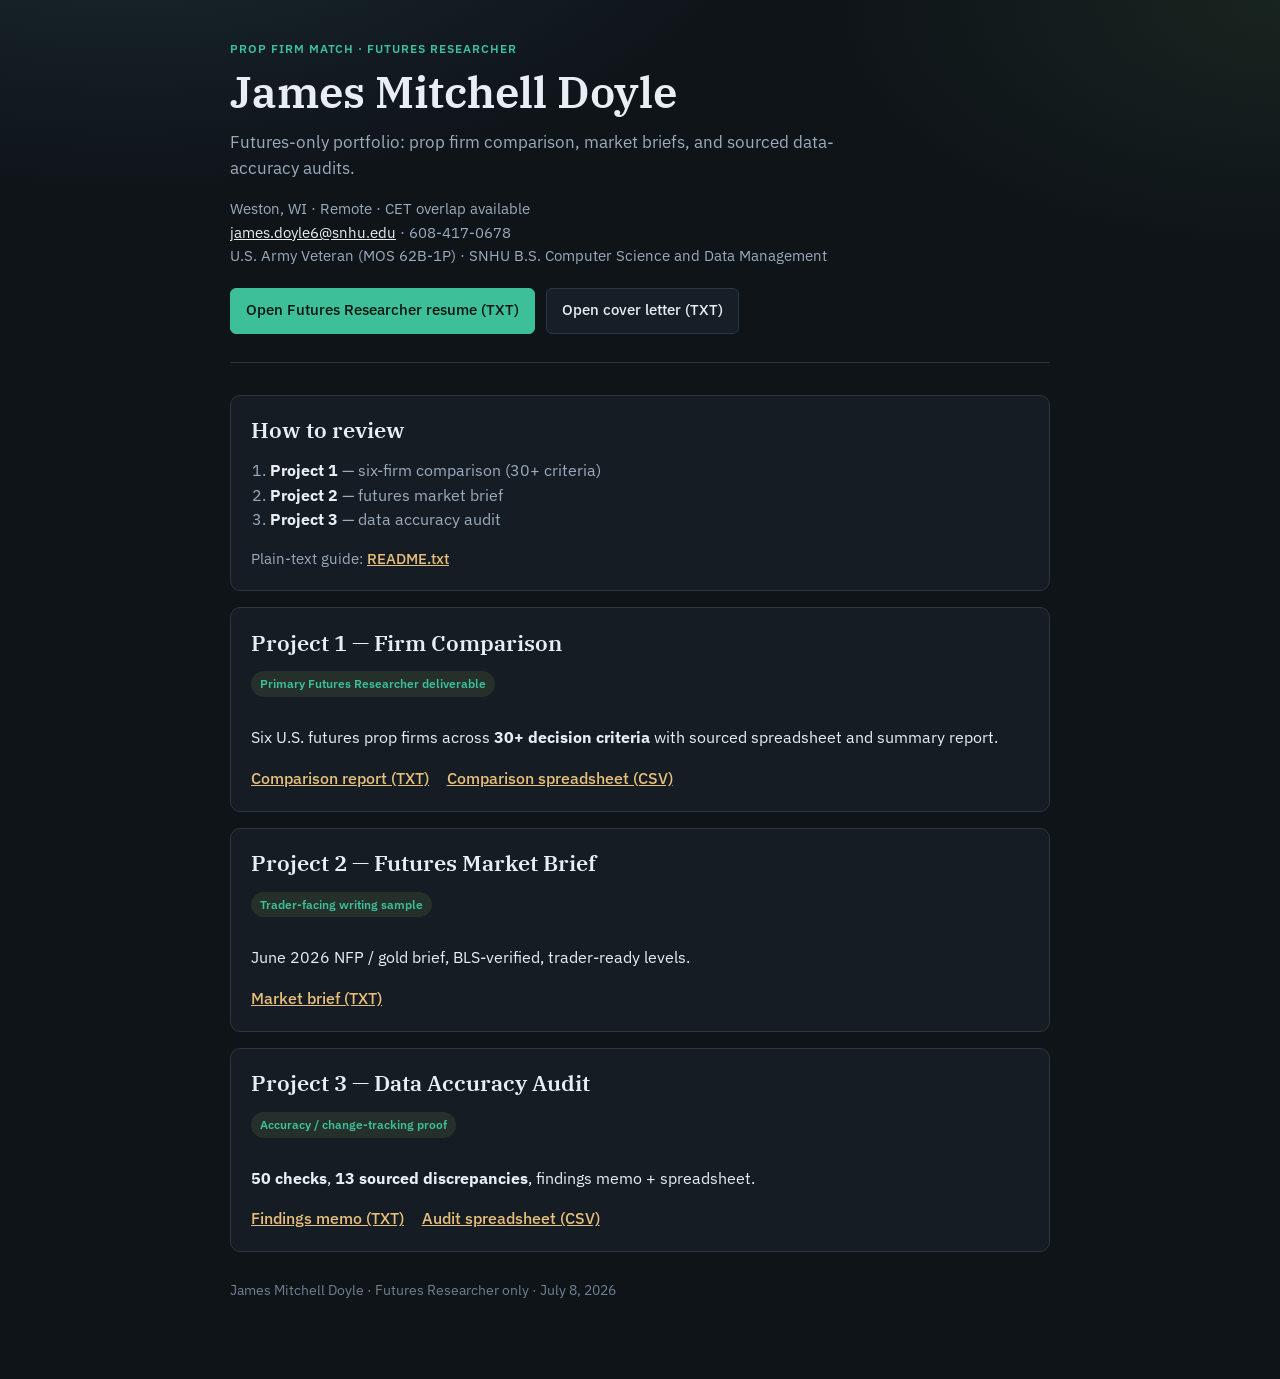
==== index.html @ 80fb746d "Initial portfolio: Futures Researcher PFM - index.html portfolio page - styles.css responsive stylin" ====
﻿<!DOCTYPE html>
<html lang="en">
<head>
  <meta charset="UTF-8" />
  <meta name="viewport" content="width=device-width, initial-scale=1" />
  <title>James Mitchell Doyle — Futures Researcher Portfolio</title>
  <link rel="preconnect" href="https://fonts.googleapis.com" />
  <link rel="preconnect" href="https://fonts.gstatic.com" crossorigin />
  <link href="https://fonts.googleapis.com/css2?family=IBM+Plex+Sans:wght@400;500;600&family=IBM+Plex+Serif:wght@500;600&display=swap" rel="stylesheet" />
  <link rel="stylesheet" href="styles.css" />
</head>
<body>
  <div class="page">
    <header class="hero">
      <p class="eyebrow">Prop Firm Match · Futures Researcher</p>
      <h1>James Mitchell Doyle</h1>
      <p class="lede">Futures-only portfolio: prop firm comparison, market briefs, and sourced data-accuracy audits.</p>
      <p class="meta">Weston, WI · Remote · CET overlap available<br />
        <a href="mailto:james.doyle6@snhu.edu">james.doyle6@snhu.edu</a> · 608-417-0678<br />
        U.S. Army Veteran (MOS 62B-1P) · SNHU B.S. Computer Science and Data Management</p>
      <div class="cta-row">
        <a class="btn primary" href="James-M-Doyle-Resume-Futures-Researcher.txt">Open Futures Researcher resume (TXT)</a>
        <a class="btn" href="Cover-Letter-Futures-Researcher.txt">Open cover letter (TXT)</a>
      </div>
    </header>
    <section>
      <h2>How to review</h2>
      <ol class="steps">
        <li><strong>Project 1</strong> — six-firm comparison (30+ criteria)</li>
        <li><strong>Project 2</strong> — futures market brief</li>
        <li><strong>Project 3</strong> — data accuracy audit</li>
      </ol>
      <p style="margin:0.9rem 0 0;color:var(--muted);font-size:0.95rem;">Plain-text guide: <a href="README.txt" style="color:var(--warn);font-weight:500;">README.txt</a></p>
    </section>
    <section>
      <h2>Project 1 — Firm Comparison</h2>
      <p class="role-tag">Primary Futures Researcher deliverable</p>
      <p>Six U.S. futures prop firms across <strong>30+ decision criteria</strong> with sourced spreadsheet and summary report.</p>
      <div class="links">
        <a href="Project-1-Firm-Comparison-Report.txt">Comparison report (TXT)</a>
        <a href="Project-1-Comparison-Spreadsheet.csv">Comparison spreadsheet (CSV)</a>
      </div>
    </section>
    <section>
      <h2>Project 2 — Futures Market Brief</h2>
      <p class="role-tag">Trader-facing writing sample</p>
      <p>June 2026 NFP / gold brief, BLS-verified, trader-ready levels.</p>
      <div class="links"><a href="Project-2-Futures-Market-Brief.txt">Market brief (TXT)</a></div>
    </section>
    <section>
      <h2>Project 3 — Data Accuracy Audit</h2>
      <p class="role-tag">Accuracy / change-tracking proof</p>
      <p><strong>50 checks</strong>, <strong>13 sourced discrepancies</strong>, findings memo + spreadsheet.</p>
      <div class="links">
        <a href="Project-3-Data-Accuracy-Audit.txt">Findings memo (TXT)</a>
        <a href="Project-3-Audit-Spreadsheet.csv">Audit spreadsheet (CSV)</a>
      </div>
    </section>
    <footer><p>James Mitchell Doyle · Futures Researcher only · July 8, 2026</p></footer>
  </div>
</body>
</html>
---- styles.css ----
��: r o o t   { 
     - - b g :   # 0 f 1 4 1 9 ; 
     - - p a n e l :   # 1 7 1 e 2 6 ; 
     - - i n k :   # e 8 e e f 4 ; 
     - - m u t e d :   # 9 a a b b c ; 
     - - l i n e :   # 2 a 3 6 4 4 ; 
     - - a c c e n t :   # 3 d b f 9 a ; 
     - - a c c e n t - i n k :   # 0 7 1 4 0 f ; 
     - - w a r n :   # e 6 c 0 7 b ; 
 } 
 
 *   {   b o x - s i z i n g :   b o r d e r - b o x ;   } 
 
 h t m l ,   b o d y   { 
     m a r g i n :   0 ; 
     p a d d i n g :   0 ; 
     b a c k g r o u n d : 
         r a d i a l - g r a d i e n t ( 1 2 0 0 p x   6 0 0 p x   a t   1 0 %   - 1 0 % ,   # 1 a 2 a 3 3   0 % ,   t r a n s p a r e n t   5 5 % ) , 
         r a d i a l - g r a d i e n t ( 9 0 0 p x   5 0 0 p x   a t   1 0 0 %   0 % ,   # 1 8 2 4 1 f   0 % ,   t r a n s p a r e n t   5 0 % ) , 
         v a r ( - - b g ) ; 
     c o l o r :   v a r ( - - i n k ) ; 
     f o n t - f a m i l y :   " I B M   P l e x   S a n s " ,   s y s t e m - u i ,   s a n s - s e r i f ; 
     l i n e - h e i g h t :   1 . 5 5 ; 
 } 
 
 . p a g e   { 
     w i d t h :   m i n ( 8 2 0 p x ,   c a l c ( 1 0 0 %   -   2 r e m ) ) ; 
     m a r g i n :   0   a u t o ; 
     p a d d i n g :   2 . 5 r e m   0   4 r e m ; 
 } 
 
 . h e r o   { 
     b o r d e r - b o t t o m :   1 p x   s o l i d   v a r ( - - l i n e ) ; 
     p a d d i n g - b o t t o m :   1 . 7 5 r e m ; 
     m a r g i n - b o t t o m :   2 r e m ; 
 } 
 
 . e y e b r o w   { 
     m a r g i n :   0   0   0 . 5 r e m ; 
     c o l o r :   v a r ( - - a c c e n t ) ; 
     t e x t - t r a n s f o r m :   u p p e r c a s e ; 
     l e t t e r - s p a c i n g :   0 . 0 8 e m ; 
     f o n t - s i z e :   0 . 7 5 r e m ; 
     f o n t - w e i g h t :   6 0 0 ; 
 } 
 
 h 1   { 
     m a r g i n :   0   0   0 . 7 5 r e m ; 
     f o n t - f a m i l y :   " I B M   P l e x   S e r i f " ,   G e o r g i a ,   s e r i f ; 
     f o n t - w e i g h t :   6 0 0 ; 
     f o n t - s i z e :   c l a m p ( 2 r e m ,   5 v w ,   2 . 7 5 r e m ) ; 
     l i n e - h e i g h t :   1 . 1 5 ; 
 } 
 
 h 2   { 
     m a r g i n :   0   0   0 . 6 5 r e m ; 
     f o n t - f a m i l y :   " I B M   P l e x   S e r i f " ,   G e o r g i a ,   s e r i f ; 
     f o n t - s i z e :   1 . 3 5 r e m ; 
     f o n t - w e i g h t :   6 0 0 ; 
 } 
 
 . l e d e   { 
     m a r g i n :   0   0   1 r e m ; 
     c o l o r :   v a r ( - - m u t e d ) ; 
     f o n t - s i z e :   1 . 0 5 r e m ; 
     m a x - w i d t h :   6 2 c h ; 
 } 
 
 . m e t a   { 
     m a r g i n :   0   0   1 . 2 5 r e m ; 
     c o l o r :   v a r ( - - m u t e d ) ; 
     f o n t - s i z e :   0 . 9 5 r e m ; 
 } 
 
 . m e t a   a   { 
     c o l o r :   v a r ( - - i n k ) ; 
 } 
 
 . c t a - r o w   { 
     d i s p l a y :   f l e x ; 
     f l e x - w r a p :   w r a p ; 
     g a p :   0 . 6 5 r e m ; 
 } 
 
 . b t n   { 
     d i s p l a y :   i n l i n e - b l o c k ; 
     p a d d i n g :   0 . 6 5 r e m   0 . 9 5 r e m ; 
     b o r d e r :   1 p x   s o l i d   v a r ( - - l i n e ) ; 
     b o r d e r - r a d i u s :   6 p x ; 
     b a c k g r o u n d :   v a r ( - - p a n e l ) ; 
     c o l o r :   v a r ( - - i n k ) ; 
     t e x t - d e c o r a t i o n :   n o n e ; 
     f o n t - w e i g h t :   5 0 0 ; 
     f o n t - s i z e :   0 . 9 2 r e m ; 
 } 
 
 . b t n . p r i m a r y   { 
     b a c k g r o u n d :   v a r ( - - a c c e n t ) ; 
     b o r d e r - c o l o r :   v a r ( - - a c c e n t ) ; 
     c o l o r :   v a r ( - - a c c e n t - i n k ) ; 
 } 
 
 . b t n : h o v e r   { 
     f i l t e r :   b r i g h t n e s s ( 1 . 0 8 ) ; 
 } 
 
 s e c t i o n   { 
     b a c k g r o u n d :   c o l o r - m i x ( i n   s r g b ,   v a r ( - - p a n e l )   8 8 % ,   t r a n s p a r e n t ) ; 
     b o r d e r :   1 p x   s o l i d   v a r ( - - l i n e ) ; 
     b o r d e r - r a d i u s :   1 0 p x ; 
     p a d d i n g :   1 . 1 5 r e m   1 . 2 5 r e m   1 . 2 5 r e m ; 
     m a r g i n - b o t t o m :   1 r e m ; 
 } 
 
 . r o l e - t a g   { 
     d i s p l a y :   i n l i n e - b l o c k ; 
     m a r g i n :   0   0   0 . 7 5 r e m ; 
     p a d d i n g :   0 . 2 r e m   0 . 5 5 r e m ; 
     b o r d e r - r a d i u s :   9 9 9 p x ; 
     b a c k g r o u n d :   # 2 4 3 0 2 9 ; 
     c o l o r :   v a r ( - - a c c e n t ) ; 
     f o n t - s i z e :   0 . 7 8 r e m ; 
     f o n t - w e i g h t :   6 0 0 ; 
 } 
 
 . s t e p s   { 
     m a r g i n :   0 . 4 r e m   0   0 ; 
     p a d d i n g - l e f t :   1 . 2 r e m ; 
     c o l o r :   v a r ( - - m u t e d ) ; 
 } 
 
 . s t e p s   s t r o n g   { 
     c o l o r :   v a r ( - - i n k ) ; 
 } 
 
 . l i n k s   { 
     d i s p l a y :   f l e x ; 
     f l e x - w r a p :   w r a p ; 
     g a p :   0 . 7 5 r e m   1 . 1 r e m ; 
     m a r g i n - t o p :   0 . 8 5 r e m ; 
 } 
 
 . l i n k s   a   { 
     c o l o r :   v a r ( - - w a r n ) ; 
     f o n t - w e i g h t :   5 0 0 ; 
 } 
 
 . a b o u t   p   { 
     m a r g i n :   0 ; 
     c o l o r :   v a r ( - - m u t e d ) ; 
 } 
 
 f o o t e r   { 
     m a r g i n - t o p :   1 . 7 5 r e m ; 
     c o l o r :   # 6 f 8 1 9 3 ; 
     f o n t - s i z e :   0 . 8 5 r e m ; 
 } 
 
 @ m e d i a   ( m a x - w i d t h :   5 6 0 p x )   { 
     . p a g e   {   w i d t h :   m i n ( 1 0 0 % ,   c a l c ( 1 0 0 %   -   1 . 2 5 r e m ) ) ;   p a d d i n g - t o p :   1 . 5 r e m ;   } 
     s e c t i o n   {   p a d d i n g :   1 r e m ;   } 
 } 
 
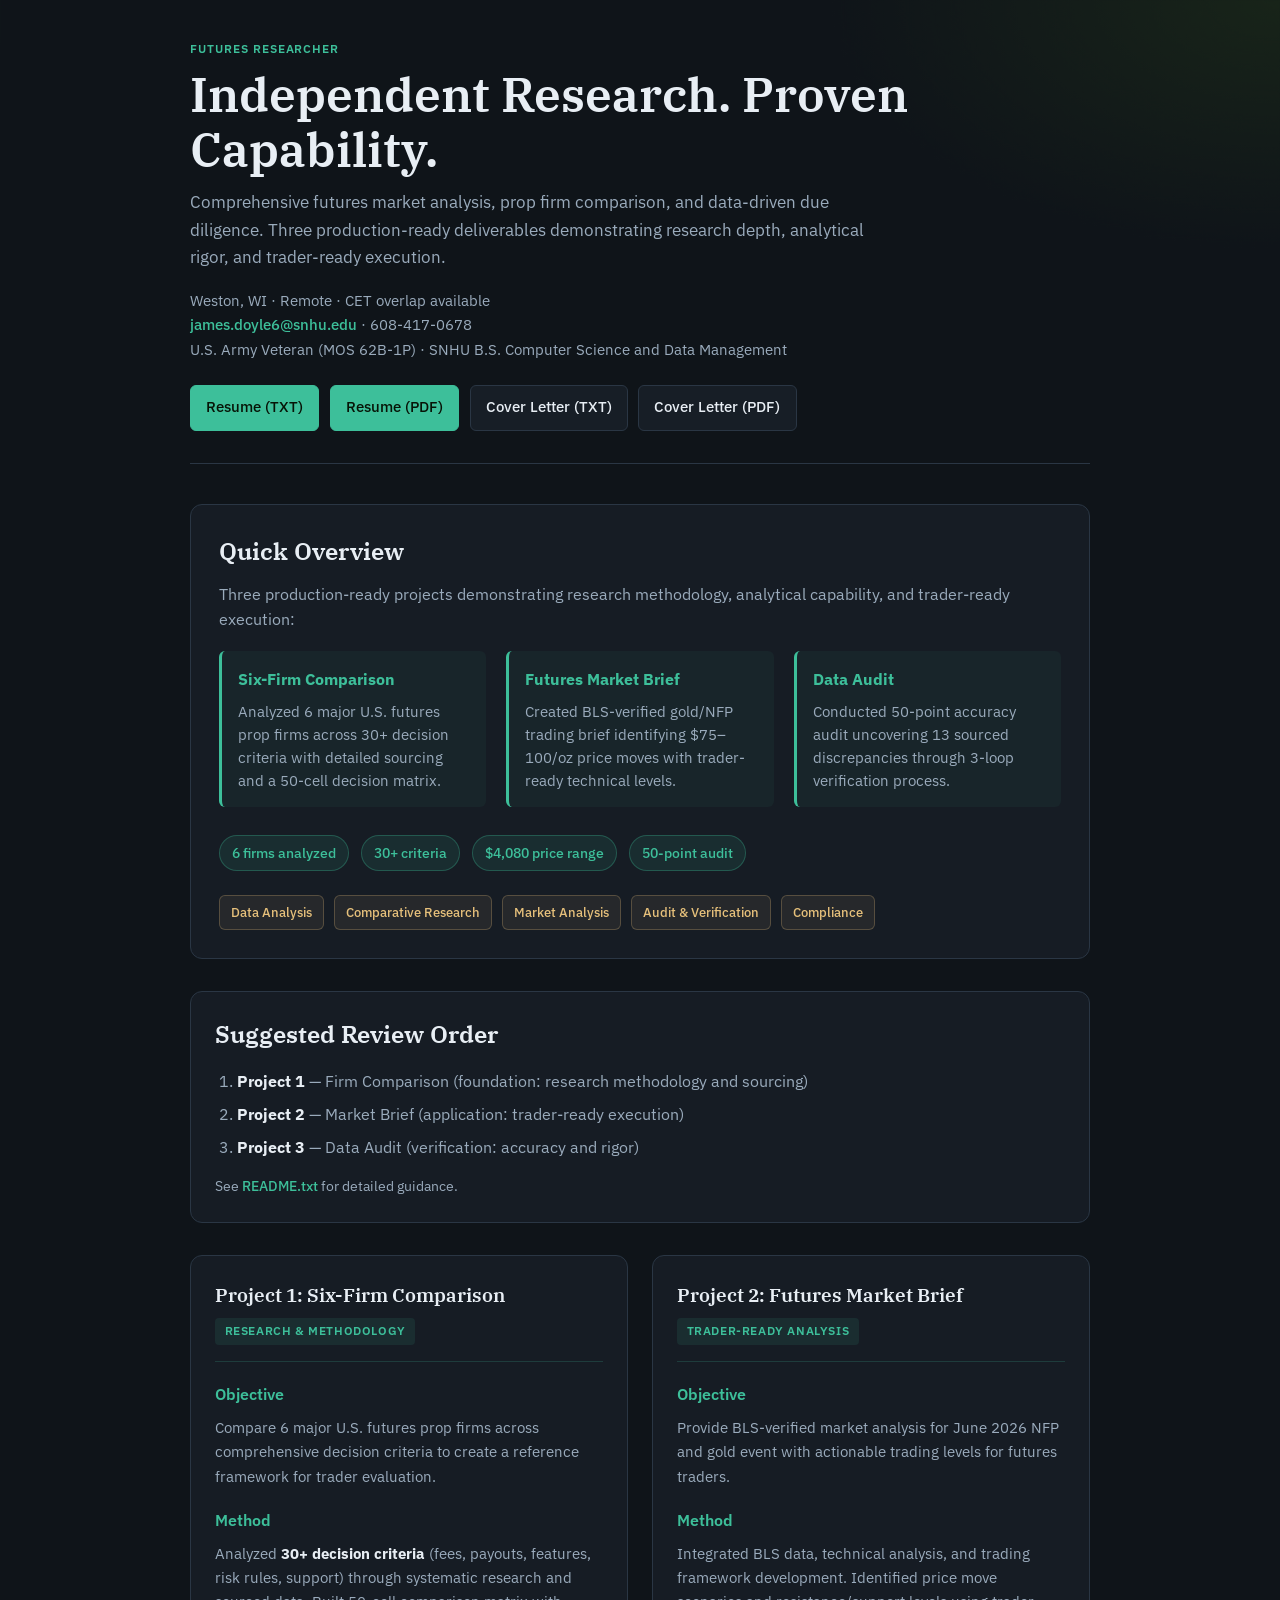
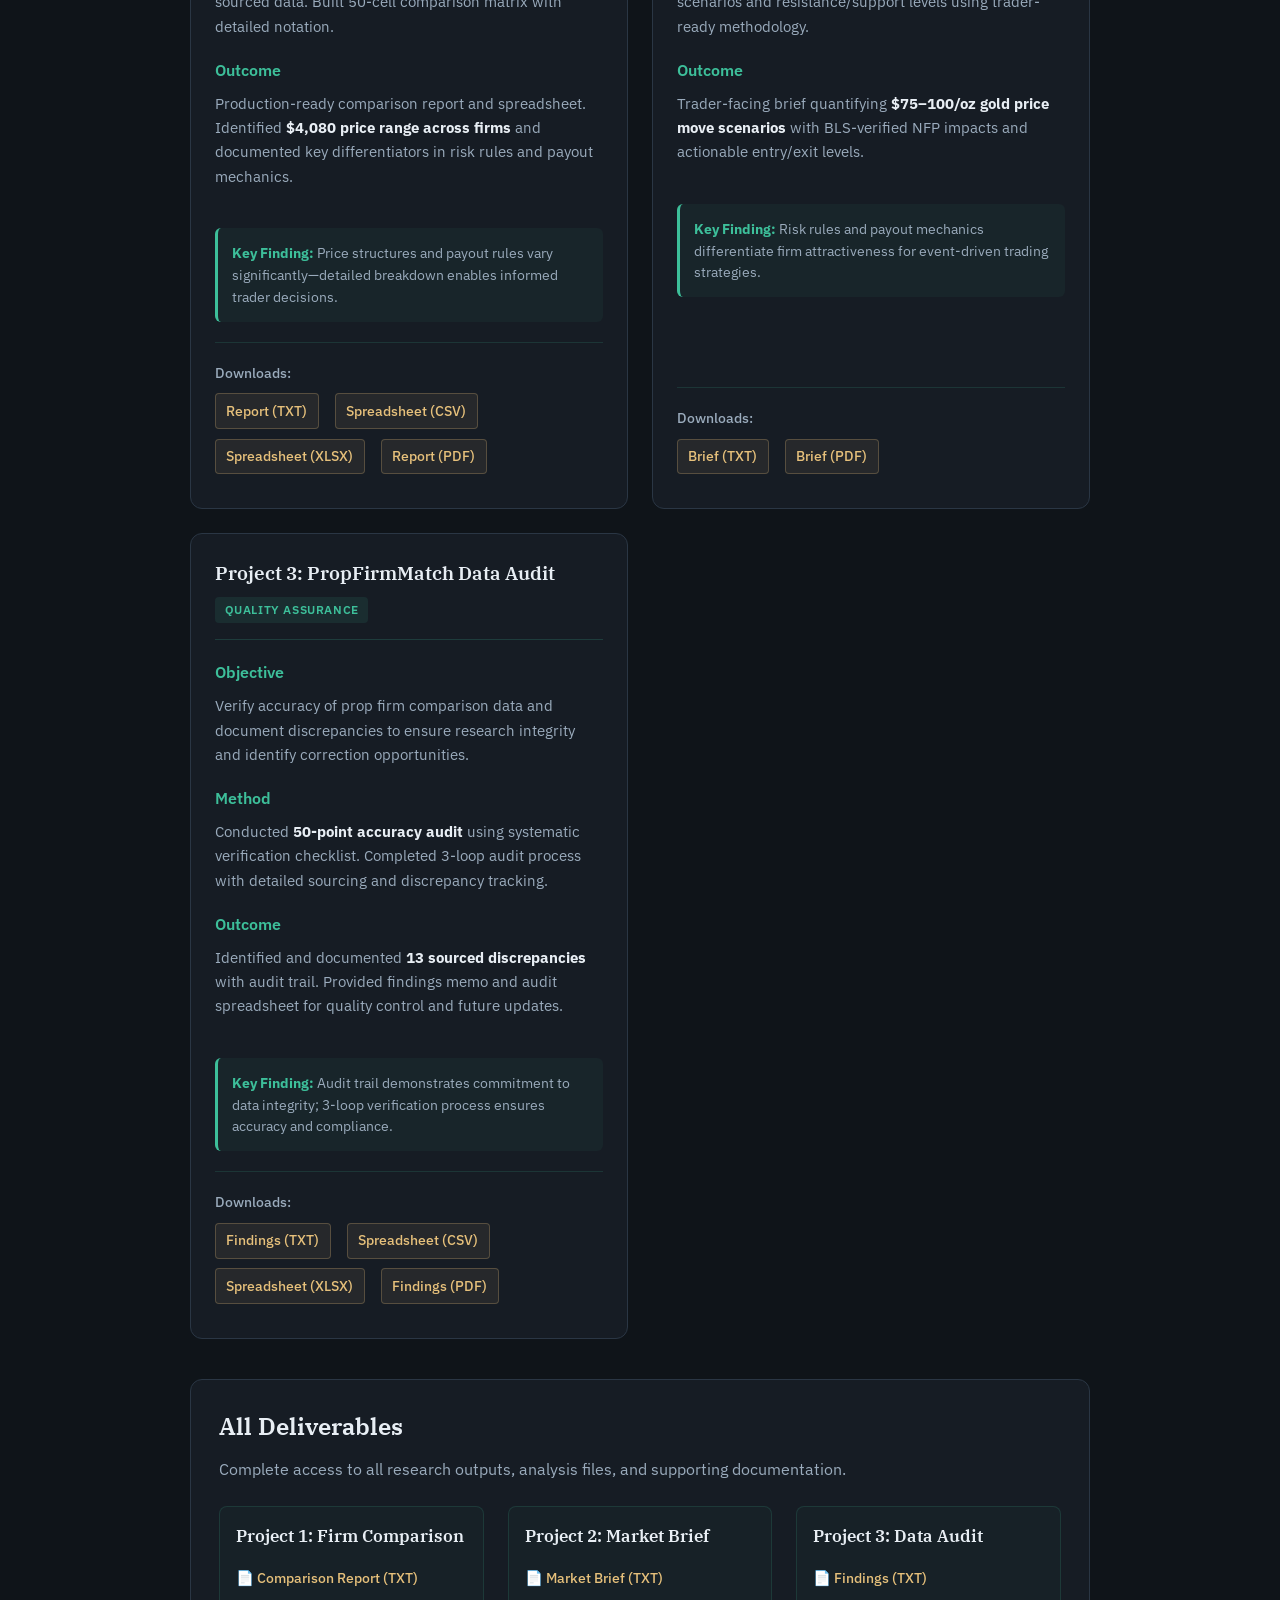
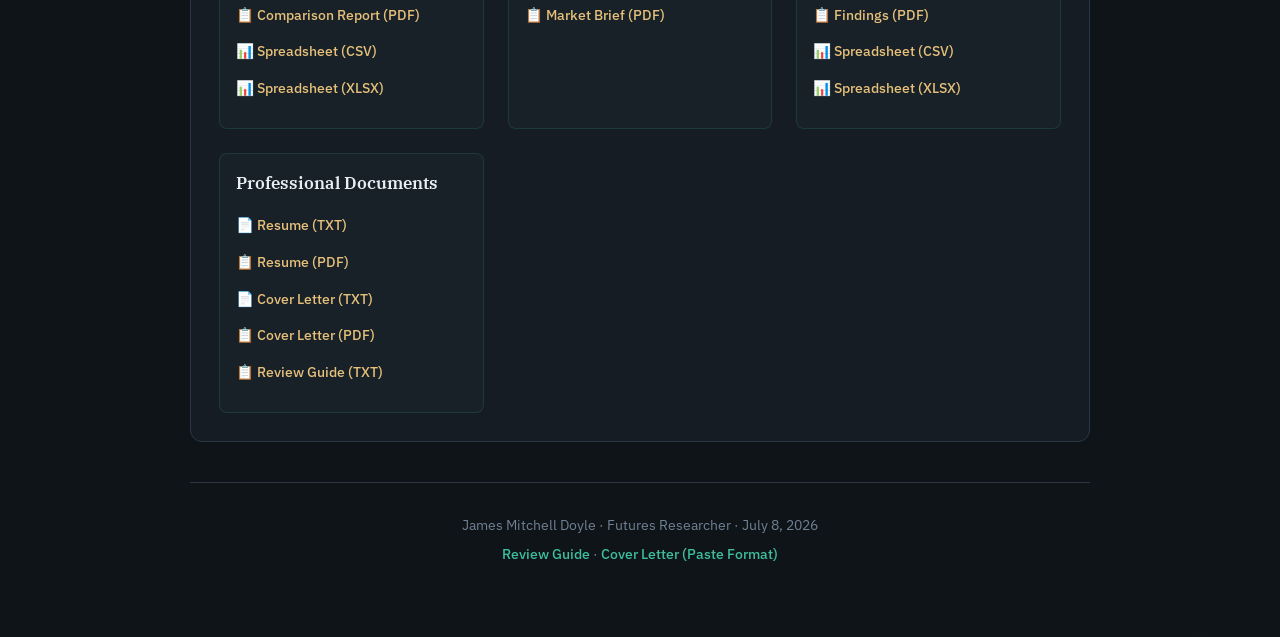
==== commit 22420592: "Refactor portfolio into polished hiring-manager format - New hero section with compelling value prop" ====
--- a/index.html
+++ b/index.html
@@ -11,52 +11,226 @@
 </head>
 <body>
   <div class="page">
+    <!-- HERO SECTION -->
     <header class="hero">
-      <p class="eyebrow">Prop Firm Match · Futures Researcher</p>
-      <h1>James Mitchell Doyle</h1>
-      <p class="lede">Futures-only portfolio: prop firm comparison, market briefs, and sourced data-accuracy audits.</p>
+      <p class="eyebrow">Futures Researcher</p>
+      <h1>Independent Research. Proven Capability.</h1>
+      <p class="lede">Comprehensive futures market analysis, prop firm comparison, and data-driven due diligence. Three production-ready deliverables demonstrating research depth, analytical rigor, and trader-ready execution.</p>
       <p class="meta">Weston, WI · Remote · CET overlap available<br />
         <a href="mailto:james.doyle6@snhu.edu">james.doyle6@snhu.edu</a> · 608-417-0678<br />
         U.S. Army Veteran (MOS 62B-1P) · SNHU B.S. Computer Science and Data Management</p>
       <div class="cta-row">
-        <a class="btn primary" href="James-M-Doyle-Resume-Futures-Researcher.txt">Open Futures Researcher resume (TXT)</a>
-        <a class="btn" href="Cover-Letter-Futures-Researcher.txt">Open cover letter (TXT)</a>
+        <a class="btn primary" href="James-M-Doyle-Resume-Futures-Researcher.txt">Resume (TXT)</a>
+        <a class="btn primary" href="James-M-Doyle-Resume-Futures-Researcher.pdf">Resume (PDF)</a>
+        <a class="btn" href="Cover-Letter-Futures-Researcher.txt">Cover Letter (TXT)</a>
+        <a class="btn" href="Cover-Letter-Futures-Researcher.pdf">Cover Letter (PDF)</a>
       </div>
     </header>
-    <section>
-      <h2>How to review</h2>
+
+    <!-- START-HERE SUMMARY CARD -->
+    <section class="summary-card">
+      <h2>Quick Overview</h2>
+      <p class="summary-intro">Three production-ready projects demonstrating research methodology, analytical capability, and trader-ready execution:</p>
+      
+      <div class="achievements">
+        <div class="achievement">
+          <strong>Six-Firm Comparison</strong>
+          <p>Analyzed 6 major U.S. futures prop firms across 30+ decision criteria with detailed sourcing and a 50-cell decision matrix.</p>
+        </div>
+        <div class="achievement">
+          <strong>Futures Market Brief</strong>
+          <p>Created BLS-verified gold/NFP trading brief identifying $75–100/oz price moves with trader-ready technical levels.</p>
+        </div>
+        <div class="achievement">
+          <strong>Data Audit</strong>
+          <p>Conducted 50-point accuracy audit uncovering 13 sourced discrepancies through 3-loop verification process.</p>
+        </div>
+      </div>
+
+      <div class="metric-pills">
+        <span class="pill">6 firms analyzed</span>
+        <span class="pill">30+ criteria</span>
+        <span class="pill">$4,080 price range</span>
+        <span class="pill">50-point audit</span>
+      </div>
+
+      <div class="badge-row">
+        <span class="badge">Data Analysis</span>
+        <span class="badge">Comparative Research</span>
+        <span class="badge">Market Analysis</span>
+        <span class="badge">Audit & Verification</span>
+        <span class="badge">Compliance</span>
+      </div>
+    </section>
+
+    <!-- REVIEW ORDER GUIDANCE -->
+    <section class="review-order">
+      <h2>Suggested Review Order</h2>
       <ol class="steps">
-        <li><strong>Project 1</strong> — six-firm comparison (30+ criteria)</li>
-        <li><strong>Project 2</strong> — futures market brief</li>
-        <li><strong>Project 3</strong> — data accuracy audit</li>
+        <li><strong>Project 1</strong> — Firm Comparison (foundation: research methodology and sourcing)</li>
+        <li><strong>Project 2</strong> — Market Brief (application: trader-ready execution)</li>
+        <li><strong>Project 3</strong> — Data Audit (verification: accuracy and rigor)</li>
       </ol>
-      <p style="margin:0.9rem 0 0;color:var(--muted);font-size:0.95rem;">Plain-text guide: <a href="README.txt" style="color:var(--warn);font-weight:500;">README.txt</a></p>
+      <p class="note">See <a href="README.txt">README.txt</a> for detailed guidance.</p>
     </section>
-    <section>
-      <h2>Project 1 — Firm Comparison</h2>
-      <p class="role-tag">Primary Futures Researcher deliverable</p>
-      <p>Six U.S. futures prop firms across <strong>30+ decision criteria</strong> with sourced spreadsheet and summary report.</p>
-      <div class="links">
-        <a href="Project-1-Firm-Comparison-Report.txt">Comparison report (TXT)</a>
-        <a href="Project-1-Comparison-Spreadsheet.csv">Comparison spreadsheet (CSV)</a>
+
+    <!-- PROJECT CARDS GRID -->
+    <div class="projects-grid">
+      <!-- PROJECT 1 -->
+      <article class="project-card">
+        <div class="project-header">
+          <h3>Project 1: Six-Firm Comparison</h3>
+          <span class="project-tag">Research & Methodology</span>
+        </div>
+        
+        <div class="project-section">
+          <h4>Objective</h4>
+          <p>Compare 6 major U.S. futures prop firms across comprehensive decision criteria to create a reference framework for trader evaluation.</p>
+        </div>
+
+        <div class="project-section">
+          <h4>Method</h4>
+          <p>Analyzed <strong>30+ decision criteria</strong> (fees, payouts, features, risk rules, support) through systematic research and sourced data. Built 50-cell comparison matrix with detailed notation.</p>
+        </div>
+
+        <div class="project-section">
+          <h4>Outcome</h4>
+          <p>Production-ready comparison report and spreadsheet. Identified <strong>$4,080 price range across firms</strong> and documented key differentiators in risk rules and payout mechanics.</p>
+        </div>
+
+        <div class="callout">
+          <strong>Key Finding:</strong> Price structures and payout rules vary significantly—detailed breakdown enables informed trader decisions.
+        </div>
+
+        <div class="project-downloads">
+          <span class="download-label">Downloads:</span>
+          <a href="Project-1-Firm-Comparison-Report.txt" class="download-link">Report (TXT)</a>
+          <a href="Project-1-Comparison-Spreadsheet.csv" class="download-link">Spreadsheet (CSV)</a>
+          <a href="Project-1-Comparison-Spreadsheet.xlsx" class="download-link">Spreadsheet (XLSX)</a>
+          <a href="Project-1-Firm-Comparison-Report.pdf" class="download-link">Report (PDF)</a>
+        </div>
+      </article>
+
+      <!-- PROJECT 2 -->
+      <article class="project-card">
+        <div class="project-header">
+          <h3>Project 2: Futures Market Brief</h3>
+          <span class="project-tag">Trader-Ready Analysis</span>
+        </div>
+        
+        <div class="project-section">
+          <h4>Objective</h4>
+          <p>Provide BLS-verified market analysis for June 2026 NFP and gold event with actionable trading levels for futures traders.</p>
+        </div>
+
+        <div class="project-section">
+          <h4>Method</h4>
+          <p>Integrated BLS data, technical analysis, and trading framework development. Identified price move scenarios and resistance/support levels using trader-ready methodology.</p>
+        </div>
+
+        <div class="project-section">
+          <h4>Outcome</h4>
+          <p>Trader-facing brief quantifying <strong>$75–100/oz gold price move scenarios</strong> with BLS-verified NFP impacts and actionable entry/exit levels.</p>
+        </div>
+
+        <div class="callout">
+          <strong>Key Finding:</strong> Risk rules and payout mechanics differentiate firm attractiveness for event-driven trading strategies.
+        </div>
+
+        <div class="project-downloads">
+          <span class="download-label">Downloads:</span>
+          <a href="Project-2-Futures-Market-Brief.txt" class="download-link">Brief (TXT)</a>
+          <a href="Project-2-Futures-Market-Brief.pdf" class="download-link">Brief (PDF)</a>
+        </div>
+      </article>
+
+      <!-- PROJECT 3 -->
+      <article class="project-card">
+        <div class="project-header">
+          <h3>Project 3: PropFirmMatch Data Audit</h3>
+          <span class="project-tag">Quality Assurance</span>
+        </div>
+        
+        <div class="project-section">
+          <h4>Objective</h4>
+          <p>Verify accuracy of prop firm comparison data and document discrepancies to ensure research integrity and identify correction opportunities.</p>
+        </div>
+
+        <div class="project-section">
+          <h4>Method</h4>
+          <p>Conducted <strong>50-point accuracy audit</strong> using systematic verification checklist. Completed 3-loop audit process with detailed sourcing and discrepancy tracking.</p>
+        </div>
+
+        <div class="project-section">
+          <h4>Outcome</h4>
+          <p>Identified and documented <strong>13 sourced discrepancies</strong> with audit trail. Provided findings memo and audit spreadsheet for quality control and future updates.</p>
+        </div>
+
+        <div class="callout">
+          <strong>Key Finding:</strong> Audit trail demonstrates commitment to data integrity; 3-loop verification process ensures accuracy and compliance.
+        </div>
+
+        <div class="project-downloads">
+          <span class="download-label">Downloads:</span>
+          <a href="Project-3-Data-Accuracy-Audit.txt" class="download-link">Findings (TXT)</a>
+          <a href="Project-3-Audit-Spreadsheet.csv" class="download-link">Spreadsheet (CSV)</a>
+          <a href="Project-3-Audit-Spreadsheet.xlsx" class="download-link">Spreadsheet (XLSX)</a>
+          <a href="Project-3-Data-Accuracy-Audit.pdf" class="download-link">Findings (PDF)</a>
+        </div>
+      </article>
+    </div>
+
+    <!-- EVIDENCE / FULL DOWNLOADS SECTION -->
+    <section class="downloads-section">
+      <h2>All Deliverables</h2>
+      <p>Complete access to all research outputs, analysis files, and supporting documentation.</p>
+
+      <div class="downloads-grid">
+        <div class="download-group">
+          <h3>Project 1: Firm Comparison</h3>
+          <ul class="download-list">
+            <li><a href="Project-1-Firm-Comparison-Report.txt">📄 Comparison Report (TXT)</a></li>
+            <li><a href="Project-1-Firm-Comparison-Report.pdf">📋 Comparison Report (PDF)</a></li>
+            <li><a href="Project-1-Comparison-Spreadsheet.csv">📊 Spreadsheet (CSV)</a></li>
+            <li><a href="Project-1-Comparison-Spreadsheet.xlsx">📊 Spreadsheet (XLSX)</a></li>
+          </ul>
+        </div>
+
+        <div class="download-group">
+          <h3>Project 2: Market Brief</h3>
+          <ul class="download-list">
+            <li><a href="Project-2-Futures-Market-Brief.txt">📄 Market Brief (TXT)</a></li>
+            <li><a href="Project-2-Futures-Market-Brief.pdf">📋 Market Brief (PDF)</a></li>
+          </ul>
+        </div>
+
+        <div class="download-group">
+          <h3>Project 3: Data Audit</h3>
+          <ul class="download-list">
+            <li><a href="Project-3-Data-Accuracy-Audit.txt">📄 Findings (TXT)</a></li>
+            <li><a href="Project-3-Data-Accuracy-Audit.pdf">📋 Findings (PDF)</a></li>
+            <li><a href="Project-3-Audit-Spreadsheet.csv">📊 Spreadsheet (CSV)</a></li>
+            <li><a href="Project-3-Audit-Spreadsheet.xlsx">📊 Spreadsheet (XLSX)</a></li>
+          </ul>
+        </div>
+
+        <div class="download-group">
+          <h3>Professional Documents</h3>
+          <ul class="download-list">
+            <li><a href="James-M-Doyle-Resume-Futures-Researcher.txt">📄 Resume (TXT)</a></li>
+            <li><a href="James-M-Doyle-Resume-Futures-Researcher.pdf">📋 Resume (PDF)</a></li>
+            <li><a href="Cover-Letter-Futures-Researcher.txt">📄 Cover Letter (TXT)</a></li>
+            <li><a href="Cover-Letter-Futures-Researcher.pdf">📋 Cover Letter (PDF)</a></li>
+            <li><a href="README.txt">📋 Review Guide (TXT)</a></li>
+          </ul>
+        </div>
       </div>
     </section>
-    <section>
-      <h2>Project 2 — Futures Market Brief</h2>
-      <p class="role-tag">Trader-facing writing sample</p>
-      <p>June 2026 NFP / gold brief, BLS-verified, trader-ready levels.</p>
-      <div class="links"><a href="Project-2-Futures-Market-Brief.txt">Market brief (TXT)</a></div>
-    </section>
-    <section>
-      <h2>Project 3 — Data Accuracy Audit</h2>
-      <p class="role-tag">Accuracy / change-tracking proof</p>
-      <p><strong>50 checks</strong>, <strong>13 sourced discrepancies</strong>, findings memo + spreadsheet.</p>
-      <div class="links">
-        <a href="Project-3-Data-Accuracy-Audit.txt">Findings memo (TXT)</a>
-        <a href="Project-3-Audit-Spreadsheet.csv">Audit spreadsheet (CSV)</a>
-      </div>
-    </section>
-    <footer><p>James Mitchell Doyle · Futures Researcher only · July 8, 2026</p></footer>
+
+    <footer>
+      <p>James Mitchell Doyle · Futures Researcher · July 8, 2026</p>
+      <p><a href="README.txt">Review Guide</a> · <a href="00-COVER-LETTER-PASTE-TEXT.txt">Cover Letter (Paste Format)</a></p>
+    </footer>
   </div>
 </body>
 </html>
--- a/styles.css
+++ b/styles.css
@@ -1,163 +1,509 @@
-��: r o o t   { 
-     - - b g :   # 0 f 1 4 1 9 ; 
-     - - p a n e l :   # 1 7 1 e 2 6 ; 
-     - - i n k :   # e 8 e e f 4 ; 
-     - - m u t e d :   # 9 a a b b c ; 
-     - - l i n e :   # 2 a 3 6 4 4 ; 
-     - - a c c e n t :   # 3 d b f 9 a ; 
-     - - a c c e n t - i n k :   # 0 7 1 4 0 f ; 
-     - - w a r n :   # e 6 c 0 7 b ; 
- } 
- 
- *   {   b o x - s i z i n g :   b o r d e r - b o x ;   } 
- 
- h t m l ,   b o d y   { 
-     m a r g i n :   0 ; 
-     p a d d i n g :   0 ; 
-     b a c k g r o u n d : 
-         r a d i a l - g r a d i e n t ( 1 2 0 0 p x   6 0 0 p x   a t   1 0 %   - 1 0 % ,   # 1 a 2 a 3 3   0 % ,   t r a n s p a r e n t   5 5 % ) , 
-         r a d i a l - g r a d i e n t ( 9 0 0 p x   5 0 0 p x   a t   1 0 0 %   0 % ,   # 1 8 2 4 1 f   0 % ,   t r a n s p a r e n t   5 0 % ) , 
-         v a r ( - - b g ) ; 
-     c o l o r :   v a r ( - - i n k ) ; 
-     f o n t - f a m i l y :   " I B M   P l e x   S a n s " ,   s y s t e m - u i ,   s a n s - s e r i f ; 
-     l i n e - h e i g h t :   1 . 5 5 ; 
- } 
- 
- . p a g e   { 
-     w i d t h :   m i n ( 8 2 0 p x ,   c a l c ( 1 0 0 %   -   2 r e m ) ) ; 
-     m a r g i n :   0   a u t o ; 
-     p a d d i n g :   2 . 5 r e m   0   4 r e m ; 
- } 
- 
- . h e r o   { 
-     b o r d e r - b o t t o m :   1 p x   s o l i d   v a r ( - - l i n e ) ; 
-     p a d d i n g - b o t t o m :   1 . 7 5 r e m ; 
-     m a r g i n - b o t t o m :   2 r e m ; 
- } 
- 
- . e y e b r o w   { 
-     m a r g i n :   0   0   0 . 5 r e m ; 
-     c o l o r :   v a r ( - - a c c e n t ) ; 
-     t e x t - t r a n s f o r m :   u p p e r c a s e ; 
-     l e t t e r - s p a c i n g :   0 . 0 8 e m ; 
-     f o n t - s i z e :   0 . 7 5 r e m ; 
-     f o n t - w e i g h t :   6 0 0 ; 
- } 
- 
- h 1   { 
-     m a r g i n :   0   0   0 . 7 5 r e m ; 
-     f o n t - f a m i l y :   " I B M   P l e x   S e r i f " ,   G e o r g i a ,   s e r i f ; 
-     f o n t - w e i g h t :   6 0 0 ; 
-     f o n t - s i z e :   c l a m p ( 2 r e m ,   5 v w ,   2 . 7 5 r e m ) ; 
-     l i n e - h e i g h t :   1 . 1 5 ; 
- } 
- 
- h 2   { 
-     m a r g i n :   0   0   0 . 6 5 r e m ; 
-     f o n t - f a m i l y :   " I B M   P l e x   S e r i f " ,   G e o r g i a ,   s e r i f ; 
-     f o n t - s i z e :   1 . 3 5 r e m ; 
-     f o n t - w e i g h t :   6 0 0 ; 
- } 
- 
- . l e d e   { 
-     m a r g i n :   0   0   1 r e m ; 
-     c o l o r :   v a r ( - - m u t e d ) ; 
-     f o n t - s i z e :   1 . 0 5 r e m ; 
-     m a x - w i d t h :   6 2 c h ; 
- } 
- 
- . m e t a   { 
-     m a r g i n :   0   0   1 . 2 5 r e m ; 
-     c o l o r :   v a r ( - - m u t e d ) ; 
-     f o n t - s i z e :   0 . 9 5 r e m ; 
- } 
- 
- . m e t a   a   { 
-     c o l o r :   v a r ( - - i n k ) ; 
- } 
- 
- . c t a - r o w   { 
-     d i s p l a y :   f l e x ; 
-     f l e x - w r a p :   w r a p ; 
-     g a p :   0 . 6 5 r e m ; 
- } 
- 
- . b t n   { 
-     d i s p l a y :   i n l i n e - b l o c k ; 
-     p a d d i n g :   0 . 6 5 r e m   0 . 9 5 r e m ; 
-     b o r d e r :   1 p x   s o l i d   v a r ( - - l i n e ) ; 
-     b o r d e r - r a d i u s :   6 p x ; 
-     b a c k g r o u n d :   v a r ( - - p a n e l ) ; 
-     c o l o r :   v a r ( - - i n k ) ; 
-     t e x t - d e c o r a t i o n :   n o n e ; 
-     f o n t - w e i g h t :   5 0 0 ; 
-     f o n t - s i z e :   0 . 9 2 r e m ; 
- } 
- 
- . b t n . p r i m a r y   { 
-     b a c k g r o u n d :   v a r ( - - a c c e n t ) ; 
-     b o r d e r - c o l o r :   v a r ( - - a c c e n t ) ; 
-     c o l o r :   v a r ( - - a c c e n t - i n k ) ; 
- } 
- 
- . b t n : h o v e r   { 
-     f i l t e r :   b r i g h t n e s s ( 1 . 0 8 ) ; 
- } 
- 
- s e c t i o n   { 
-     b a c k g r o u n d :   c o l o r - m i x ( i n   s r g b ,   v a r ( - - p a n e l )   8 8 % ,   t r a n s p a r e n t ) ; 
-     b o r d e r :   1 p x   s o l i d   v a r ( - - l i n e ) ; 
-     b o r d e r - r a d i u s :   1 0 p x ; 
-     p a d d i n g :   1 . 1 5 r e m   1 . 2 5 r e m   1 . 2 5 r e m ; 
-     m a r g i n - b o t t o m :   1 r e m ; 
- } 
- 
- . r o l e - t a g   { 
-     d i s p l a y :   i n l i n e - b l o c k ; 
-     m a r g i n :   0   0   0 . 7 5 r e m ; 
-     p a d d i n g :   0 . 2 r e m   0 . 5 5 r e m ; 
-     b o r d e r - r a d i u s :   9 9 9 p x ; 
-     b a c k g r o u n d :   # 2 4 3 0 2 9 ; 
-     c o l o r :   v a r ( - - a c c e n t ) ; 
-     f o n t - s i z e :   0 . 7 8 r e m ; 
-     f o n t - w e i g h t :   6 0 0 ; 
- } 
- 
- . s t e p s   { 
-     m a r g i n :   0 . 4 r e m   0   0 ; 
-     p a d d i n g - l e f t :   1 . 2 r e m ; 
-     c o l o r :   v a r ( - - m u t e d ) ; 
- } 
- 
- . s t e p s   s t r o n g   { 
-     c o l o r :   v a r ( - - i n k ) ; 
- } 
- 
- . l i n k s   { 
-     d i s p l a y :   f l e x ; 
-     f l e x - w r a p :   w r a p ; 
-     g a p :   0 . 7 5 r e m   1 . 1 r e m ; 
-     m a r g i n - t o p :   0 . 8 5 r e m ; 
- } 
- 
- . l i n k s   a   { 
-     c o l o r :   v a r ( - - w a r n ) ; 
-     f o n t - w e i g h t :   5 0 0 ; 
- } 
- 
- . a b o u t   p   { 
-     m a r g i n :   0 ; 
-     c o l o r :   v a r ( - - m u t e d ) ; 
- } 
- 
- f o o t e r   { 
-     m a r g i n - t o p :   1 . 7 5 r e m ; 
-     c o l o r :   # 6 f 8 1 9 3 ; 
-     f o n t - s i z e :   0 . 8 5 r e m ; 
- } 
- 
- @ m e d i a   ( m a x - w i d t h :   5 6 0 p x )   { 
-     . p a g e   {   w i d t h :   m i n ( 1 0 0 % ,   c a l c ( 1 0 0 %   -   1 . 2 5 r e m ) ) ;   p a d d i n g - t o p :   1 . 5 r e m ;   } 
-     s e c t i o n   {   p a d d i n g :   1 r e m ;   } 
- } 
- +:root {
+    --bg: #0f1419;
+    --panel: #171e26;
+    --ink: #e8eef4;
+    --muted: #9aabbc;
+    --line: #2a3644;
+    --accent: #3dbf9a;
+    --accent-ink: #071407;
+    --warn: #e6c07b;
+    --success: #4a9d7f;
+    --surface: color-mix(in srgb, var(--panel) 88%, transparent);
+}
+
+* { box-sizing: border-box; }
+
+html, body {
+    margin: 0;
+    padding: 0;
+    background:
+        radial-gradient(1200px 600px at 10% -10%, #1a2a33 0%, transparent 55%),
+        radial-gradient(900px 500px at 100% 0%, #182419 0%, transparent 50%),
+        var(--bg);
+    color: var(--ink);
+    font-family: "IBM Plex Sans", system-ui, sans-serif;
+    line-height: 1.55;
+}
+
+.page {
+    width: min(900px, calc(100% - 2rem));
+    margin: 0 auto;
+    padding: 2.5rem 0 4rem;
+}
+
+/* ===== HERO SECTION ===== */
+.hero {
+    border-bottom: 1px solid var(--line);
+    padding-bottom: 2rem;
+    margin-bottom: 2.5rem;
+}
+
+.eyebrow {
+    margin: 0 0 0.5rem;
+    color: var(--accent);
+    text-transform: uppercase;
+    letter-spacing: 0.08em;
+    font-size: 0.75rem;
+    font-weight: 600;
+}
+
+h1 {
+    margin: 0 0 0.75rem;
+    font-family: "IBM Plex Serif", Georgia, serif;
+    font-weight: 600;
+    font-size: clamp(2.2rem, 5vw, 3rem);
+    line-height: 1.15;
+    color: var(--ink);
+}
+
+h2 {
+    margin: 0 0 0.75rem;
+    font-family: "IBM Plex Serif", Georgia, serif;
+    font-size: 1.5rem;
+    font-weight: 600;
+    color: var(--ink);
+}
+
+h3 {
+    margin: 0 0 0.5rem;
+    font-family: "IBM Plex Serif", Georgia, serif;
+    font-size: 1.2rem;
+    font-weight: 600;
+    color: var(--ink);
+}
+
+h4 {
+    margin: 0 0 0.5rem;
+    font-family: "IBM Plex Sans", system-ui, sans-serif;
+    font-size: 1rem;
+    font-weight: 600;
+    color: var(--accent);
+}
+
+.lede {
+    margin: 0 0 1rem;
+    color: var(--muted);
+    font-size: 1.05rem;
+    max-width: 70ch;
+    line-height: 1.65;
+}
+
+.meta {
+    margin: 0 0 1.5rem;
+    color: var(--muted);
+    font-size: 0.95rem;
+    line-height: 1.6;
+}
+
+.meta a {
+    color: var(--accent);
+    font-weight: 500;
+    text-decoration: none;
+}
+
+.meta a:hover {
+    text-decoration: underline;
+}
+
+.cta-row {
+    display: flex;
+    flex-wrap: wrap;
+    gap: 0.65rem;
+}
+
+.btn {
+    display: inline-block;
+    padding: 0.65rem 0.95rem;
+    border: 1px solid var(--line);
+    border-radius: 6px;
+    background: var(--panel);
+    color: var(--ink);
+    text-decoration: none;
+    font-weight: 500;
+    font-size: 0.92rem;
+    transition: all 0.2s ease;
+}
+
+.btn.primary {
+    background: var(--accent);
+    border-color: var(--accent);
+    color: var(--accent-ink);
+}
+
+.btn:hover {
+    filter: brightness(1.08);
+    border-color: var(--accent);
+}
+
+/* ===== SUMMARY CARD ===== */
+.summary-card {
+    background: var(--surface);
+    border: 1px solid var(--line);
+    border-radius: 12px;
+    padding: 1.75rem;
+    margin-bottom: 2rem;
+}
+
+.summary-intro {
+    color: var(--muted);
+    margin: 0 0 1.25rem;
+    font-size: 1rem;
+}
+
+.achievements {
+    display: grid;
+    grid-template-columns: repeat(auto-fit, minmax(250px, 1fr));
+    gap: 1.25rem;
+    margin-bottom: 1.75rem;
+}
+
+.achievement {
+    padding: 1rem;
+    background: rgba(61, 191, 154, 0.05);
+    border-left: 3px solid var(--accent);
+    border-radius: 6px;
+}
+
+.achievement strong {
+    color: var(--accent);
+    display: block;
+    margin-bottom: 0.5rem;
+    font-size: 1rem;
+}
+
+.achievement p {
+    margin: 0;
+    color: var(--muted);
+    font-size: 0.95rem;
+    line-height: 1.5;
+}
+
+.metric-pills {
+    display: flex;
+    flex-wrap: wrap;
+    gap: 0.75rem;
+    margin-bottom: 1.5rem;
+}
+
+.pill {
+    display: inline-block;
+    padding: 0.4rem 0.75rem;
+    background: rgba(61, 191, 154, 0.1);
+    border: 1px solid rgba(61, 191, 154, 0.3);
+    border-radius: 20px;
+    color: var(--accent);
+    font-size: 0.85rem;
+    font-weight: 500;
+}
+
+.badge-row {
+    display: flex;
+    flex-wrap: wrap;
+    gap: 0.6rem;
+}
+
+.badge {
+    display: inline-block;
+    padding: 0.4rem 0.7rem;
+    background: rgba(230, 192, 123, 0.08);
+    border: 1px solid rgba(230, 192, 123, 0.25);
+    border-radius: 6px;
+    color: var(--warn);
+    font-size: 0.8rem;
+    font-weight: 500;
+}
+
+/* ===== REVIEW ORDER ===== */
+.review-order {
+    background: var(--surface);
+    border: 1px solid var(--line);
+    border-radius: 12px;
+    padding: 1.5rem;
+    margin-bottom: 2rem;
+}
+
+.steps {
+    margin: 1rem 0 0;
+    padding-left: 1.4rem;
+    color: var(--muted);
+}
+
+.steps li {
+    margin-bottom: 0.5rem;
+}
+
+.steps strong {
+    color: var(--ink);
+}
+
+.note {
+    margin: 1rem 0 0;
+    color: var(--muted);
+    font-size: 0.9rem;
+}
+
+.note a {
+    color: var(--accent);
+    font-weight: 500;
+    text-decoration: none;
+}
+
+.note a:hover {
+    text-decoration: underline;
+}
+
+/* ===== PROJECT GRID ===== */
+.projects-grid {
+    display: grid;
+    grid-template-columns: repeat(auto-fit, minmax(320px, 1fr));
+    gap: 1.5rem;
+    margin-bottom: 2.5rem;
+}
+
+.project-card {
+    background: var(--surface);
+    border: 1px solid var(--line);
+    border-radius: 12px;
+    padding: 1.5rem;
+    display: flex;
+    flex-direction: column;
+    transition: all 0.2s ease;
+}
+
+.project-card:hover {
+    border-color: var(--accent);
+    background: color-mix(in srgb, var(--panel) 95%, transparent);
+}
+
+.project-header {
+    margin-bottom: 1.25rem;
+    border-bottom: 1px solid rgba(61, 191, 154, 0.2);
+    padding-bottom: 1rem;
+}
+
+.project-header h3 {
+    margin: 0 0 0.5rem;
+}
+
+.project-tag {
+    display: inline-block;
+    padding: 0.25rem 0.6rem;
+    background: rgba(61, 191, 154, 0.1);
+    border-radius: 4px;
+    color: var(--accent);
+    font-size: 0.75rem;
+    font-weight: 600;
+    text-transform: uppercase;
+    letter-spacing: 0.05em;
+}
+
+.project-section {
+    margin-bottom: 1.25rem;
+}
+
+.project-section h4 {
+    margin: 0 0 0.5rem;
+}
+
+.project-section p {
+    margin: 0;
+    color: var(--muted);
+    font-size: 0.95rem;
+    line-height: 1.6;
+}
+
+.project-section strong {
+    color: var(--ink);
+}
+
+.callout {
+    background: rgba(61, 191, 154, 0.05);
+    border-left: 3px solid var(--accent);
+    border-radius: 6px;
+    padding: 0.9rem;
+    margin: 1.25rem 0;
+    font-size: 0.9rem;
+    color: var(--muted);
+    line-height: 1.5;
+}
+
+.callout strong {
+    color: var(--accent);
+}
+
+.project-downloads {
+    margin-top: auto;
+    padding-top: 1.25rem;
+    border-top: 1px solid rgba(61, 191, 154, 0.15);
+}
+
+.download-label {
+    display: block;
+    font-size: 0.85rem;
+    color: var(--muted);
+    margin-bottom: 0.6rem;
+    font-weight: 500;
+}
+
+.download-link {
+    display: inline-block;
+    margin-right: 0.75rem;
+    margin-bottom: 0.6rem;
+    padding: 0.4rem 0.65rem;
+    background: rgba(230, 192, 123, 0.08);
+    border: 1px solid rgba(230, 192, 123, 0.25);
+    border-radius: 4px;
+    color: var(--warn);
+    text-decoration: none;
+    font-size: 0.85rem;
+    font-weight: 500;
+    transition: all 0.2s ease;
+}
+
+.download-link:hover {
+    background: rgba(230, 192, 123, 0.12);
+    border-color: rgba(230, 192, 123, 0.4);
+}
+
+/* ===== DOWNLOADS SECTION ===== */
+.downloads-section {
+    background: var(--surface);
+    border: 1px solid var(--line);
+    border-radius: 12px;
+    padding: 1.75rem;
+    margin-bottom: 2.5rem;
+}
+
+.downloads-section p {
+    color: var(--muted);
+    margin: 0 0 1.5rem;
+}
+
+.downloads-grid {
+    display: grid;
+    grid-template-columns: repeat(auto-fit, minmax(240px, 1fr));
+    gap: 1.5rem;
+}
+
+.download-group {
+    padding: 1rem;
+    background: rgba(61, 191, 154, 0.03);
+    border: 1px solid rgba(61, 191, 154, 0.15);
+    border-radius: 8px;
+}
+
+.download-group h3 {
+    margin: 0 0 1rem;
+    font-size: 1.05rem;
+    color: var(--ink);
+}
+
+.download-list {
+    list-style: none;
+    margin: 0;
+    padding: 0;
+}
+
+.download-list li {
+    margin-bottom: 0.75rem;
+}
+
+.download-list a {
+    color: var(--warn);
+    text-decoration: none;
+    font-weight: 500;
+    font-size: 0.9rem;
+    transition: all 0.2s ease;
+}
+
+.download-list a:hover {
+    color: var(--accent);
+    text-decoration: underline;
+}
+
+/* ===== FOOTER ===== */
+footer {
+    margin-top: 2.5rem;
+    padding-top: 1.5rem;
+    border-top: 1px solid var(--line);
+    color: #6f8193;
+    font-size: 0.85rem;
+    text-align: center;
+}
+
+footer p {
+    margin: 0.5rem 0;
+}
+
+footer a {
+    color: var(--accent);
+    text-decoration: none;
+    font-weight: 500;
+}
+
+footer a:hover {
+    text-decoration: underline;
+}
+
+/* ===== RESPONSIVE ===== */
+@media (max-width: 768px) {
+    .page {
+        width: min(100%, calc(100% - 1.25rem));
+        padding-top: 1.5rem;
+    }
+
+    .hero {
+        padding-bottom: 1.5rem;
+        margin-bottom: 1.75rem;
+    }
+
+    .projects-grid {
+        grid-template-columns: 1fr;
+        gap: 1.25rem;
+    }
+
+    .downloads-grid {
+        grid-template-columns: 1fr;
+    }
+
+    .achievements {
+        grid-template-columns: 1fr;
+    }
+}
+
+@media (max-width: 560px) {
+    .page {
+        width: min(100%, calc(100% - 0.75rem));
+    }
+
+    h1 {
+        font-size: 1.8rem;
+    }
+
+    h2 {
+        font-size: 1.25rem;
+    }
+
+    .cta-row {
+        flex-direction: column;
+    }
+
+    .btn {
+        width: 100%;
+        text-align: center;
+    }
+
+    .metric-pills {
+        gap: 0.5rem;
+    }
+
+    .pill {
+        font-size: 0.75rem;
+        padding: 0.35rem 0.6rem;
+    }
+
+    .badge {
+        font-size: 0.75rem;
+        padding: 0.3rem 0.6rem;
+    }
+}
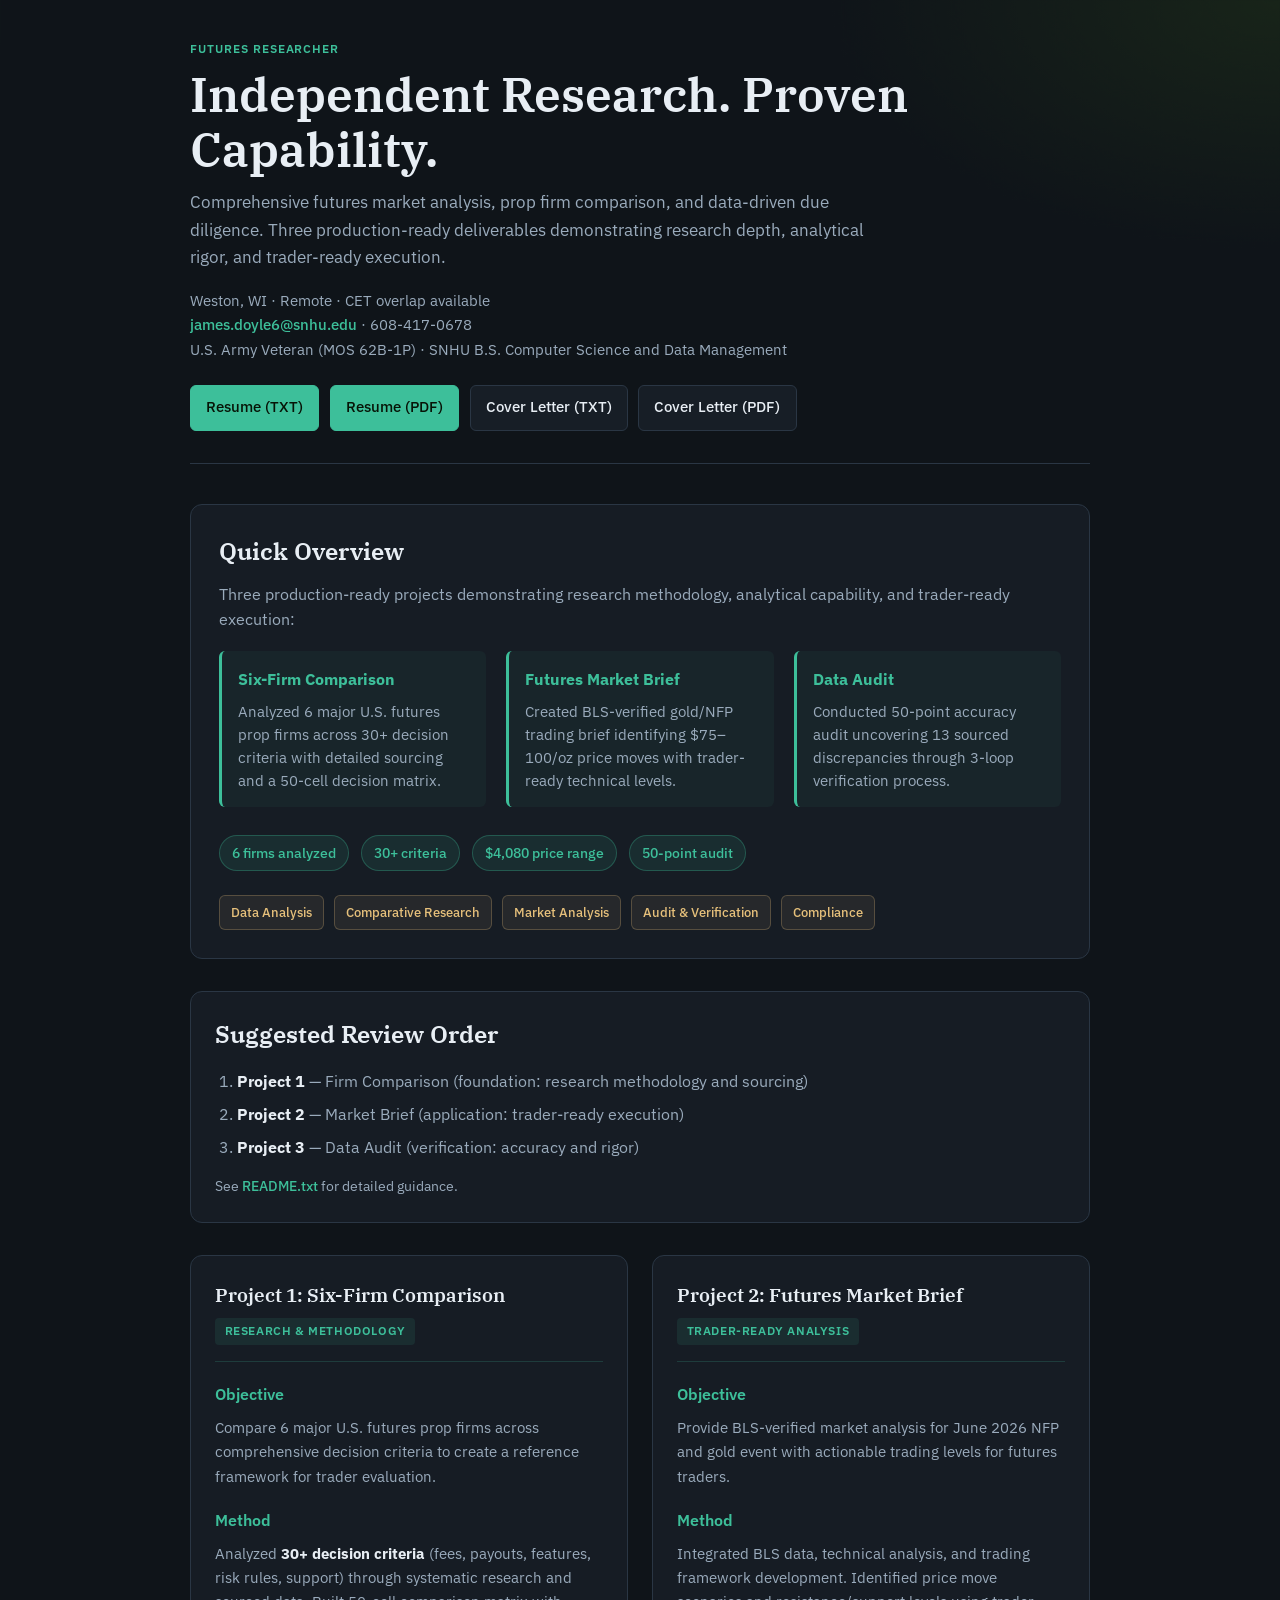
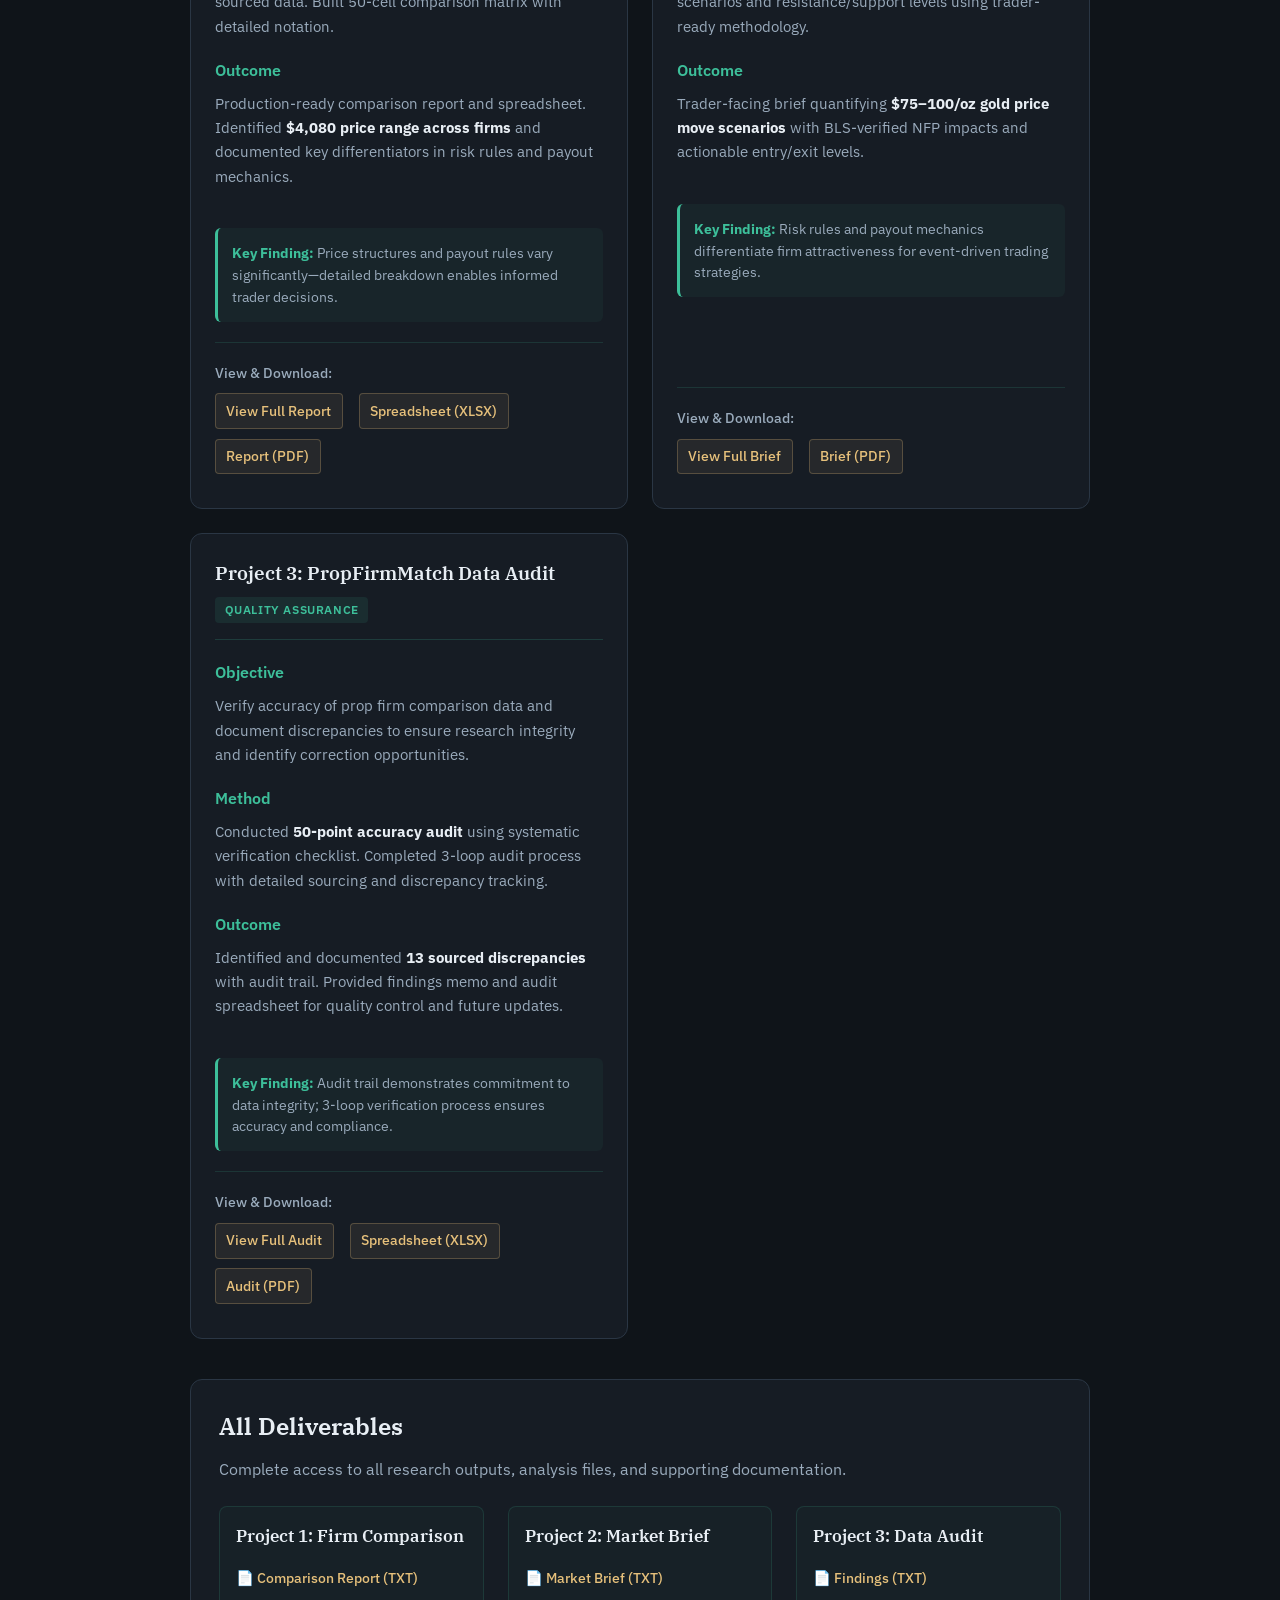
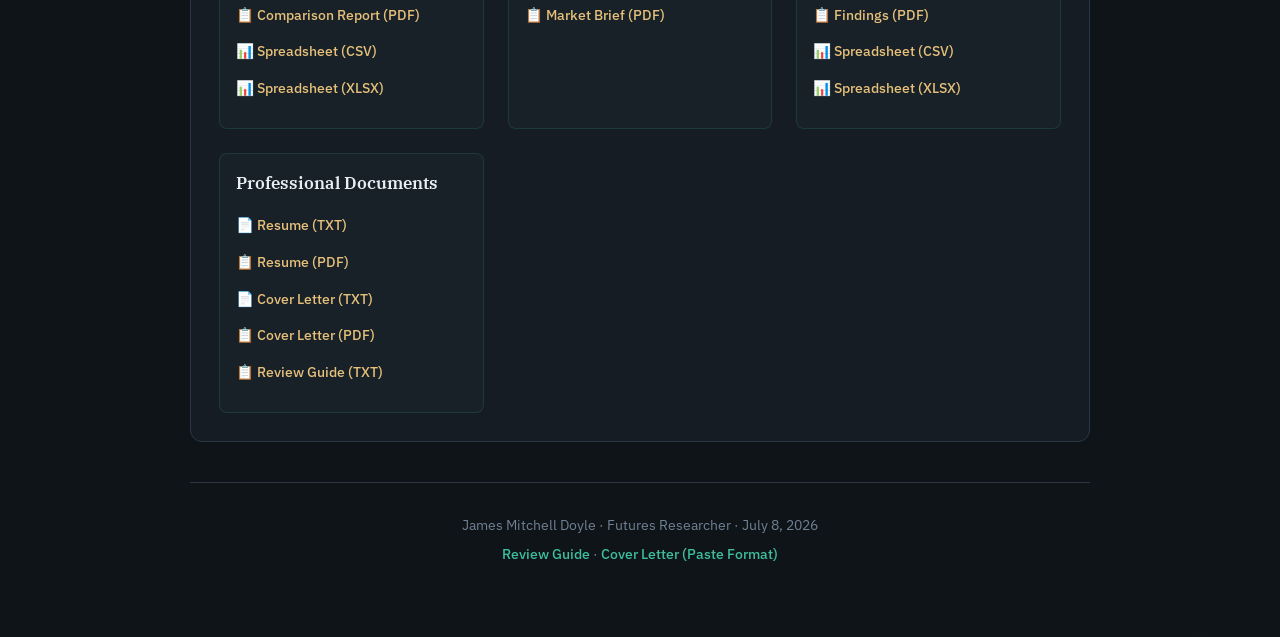
==== commit 9ac82898: "Add standalone HTML project pages with formatted data tables - Project 1: Firm comparison with 6-fir" ====
--- a/index.html
+++ b/index.html
@@ -103,9 +103,8 @@
         </div>
 
         <div class="project-downloads">
-          <span class="download-label">Downloads:</span>
-          <a href="Project-1-Firm-Comparison-Report.txt" class="download-link">Report (TXT)</a>
-          <a href="Project-1-Comparison-Spreadsheet.csv" class="download-link">Spreadsheet (CSV)</a>
+          <span class="download-label">View & Download:</span>
+          <a href="project-1-firm-comparison.html" class="download-link">View Full Report</a>
           <a href="Project-1-Comparison-Spreadsheet.xlsx" class="download-link">Spreadsheet (XLSX)</a>
           <a href="Project-1-Firm-Comparison-Report.pdf" class="download-link">Report (PDF)</a>
         </div>
@@ -138,8 +137,8 @@
         </div>
 
         <div class="project-downloads">
-          <span class="download-label">Downloads:</span>
-          <a href="Project-2-Futures-Market-Brief.txt" class="download-link">Brief (TXT)</a>
+          <span class="download-label">View & Download:</span>
+          <a href="project-2-market-brief.html" class="download-link">View Full Brief</a>
           <a href="Project-2-Futures-Market-Brief.pdf" class="download-link">Brief (PDF)</a>
         </div>
       </article>
@@ -171,11 +170,10 @@
         </div>
 
         <div class="project-downloads">
-          <span class="download-label">Downloads:</span>
-          <a href="Project-3-Data-Accuracy-Audit.txt" class="download-link">Findings (TXT)</a>
-          <a href="Project-3-Audit-Spreadsheet.csv" class="download-link">Spreadsheet (CSV)</a>
+          <span class="download-label">View & Download:</span>
+          <a href="project-3-data-audit.html" class="download-link">View Full Audit</a>
           <a href="Project-3-Audit-Spreadsheet.xlsx" class="download-link">Spreadsheet (XLSX)</a>
-          <a href="Project-3-Data-Accuracy-Audit.pdf" class="download-link">Findings (PDF)</a>
+          <a href="Project-3-Data-Accuracy-Audit.pdf" class="download-link">Audit (PDF)</a>
         </div>
       </article>
     </div>
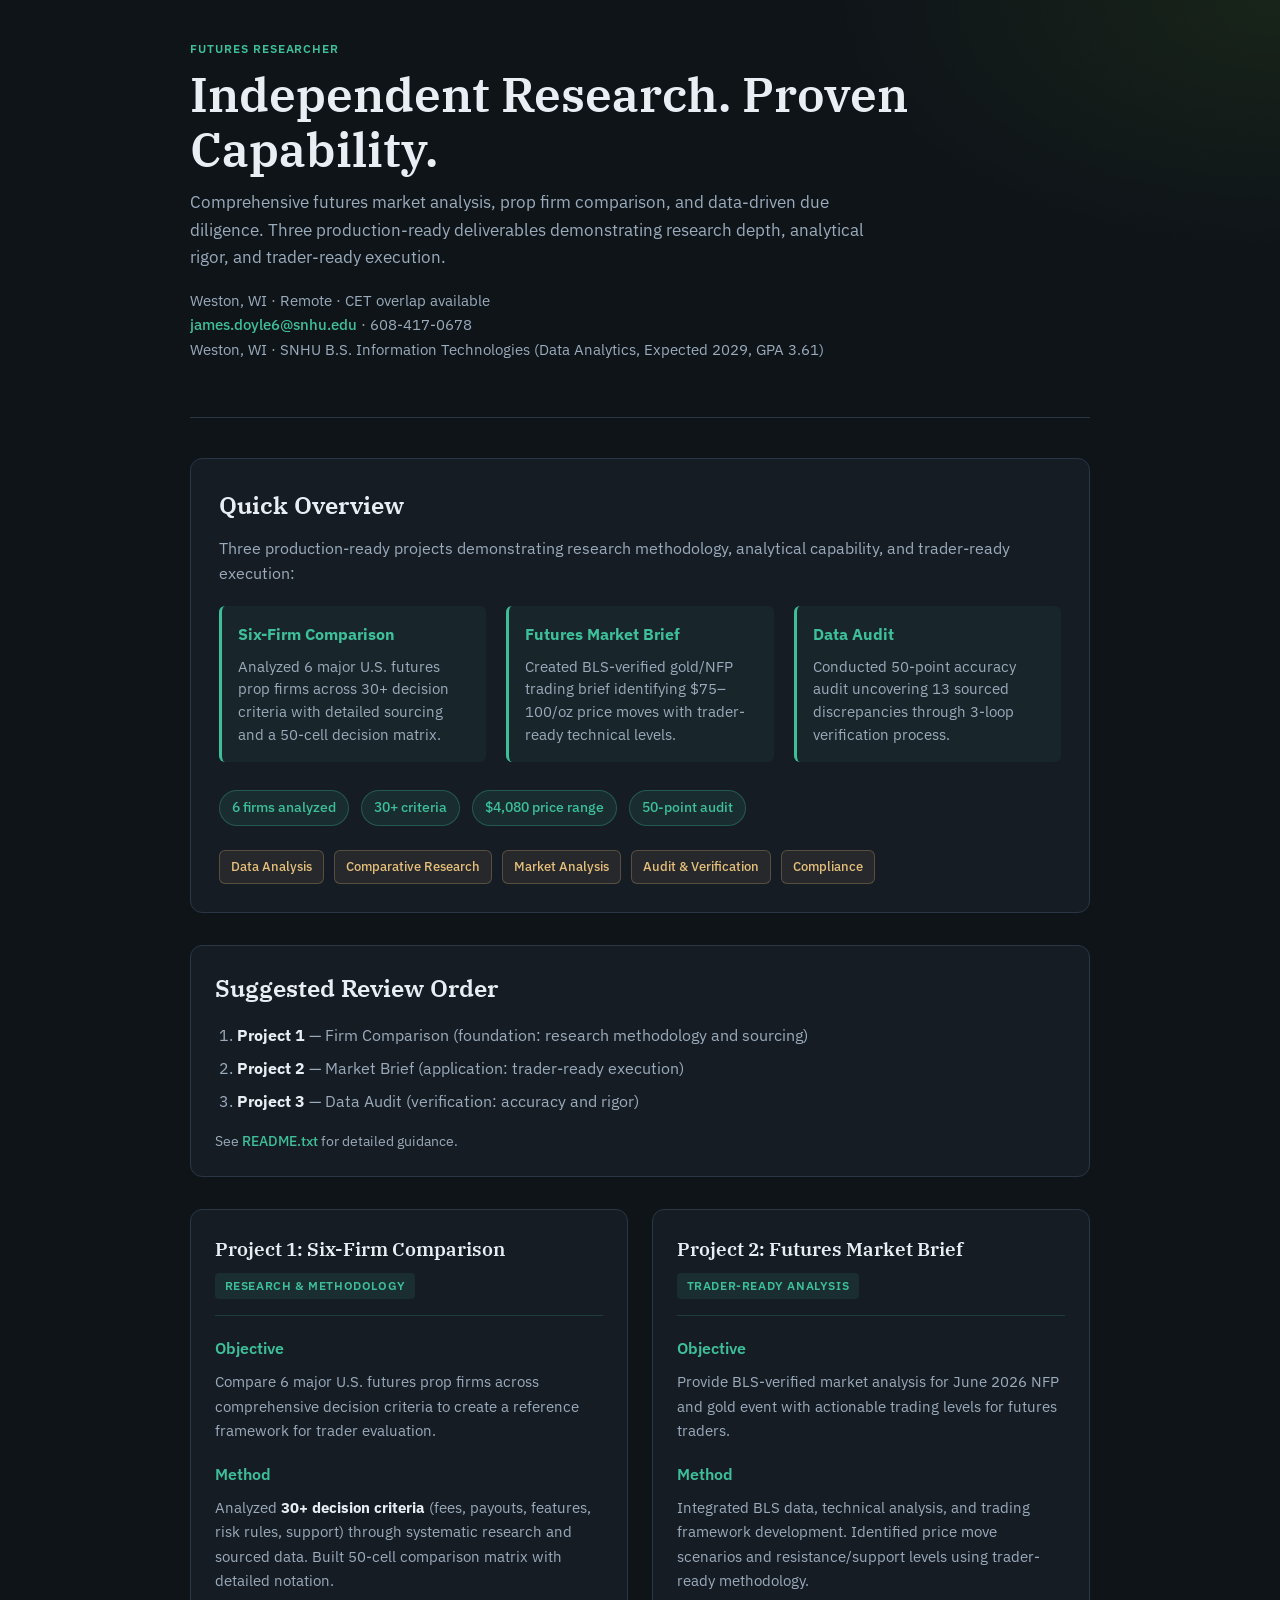
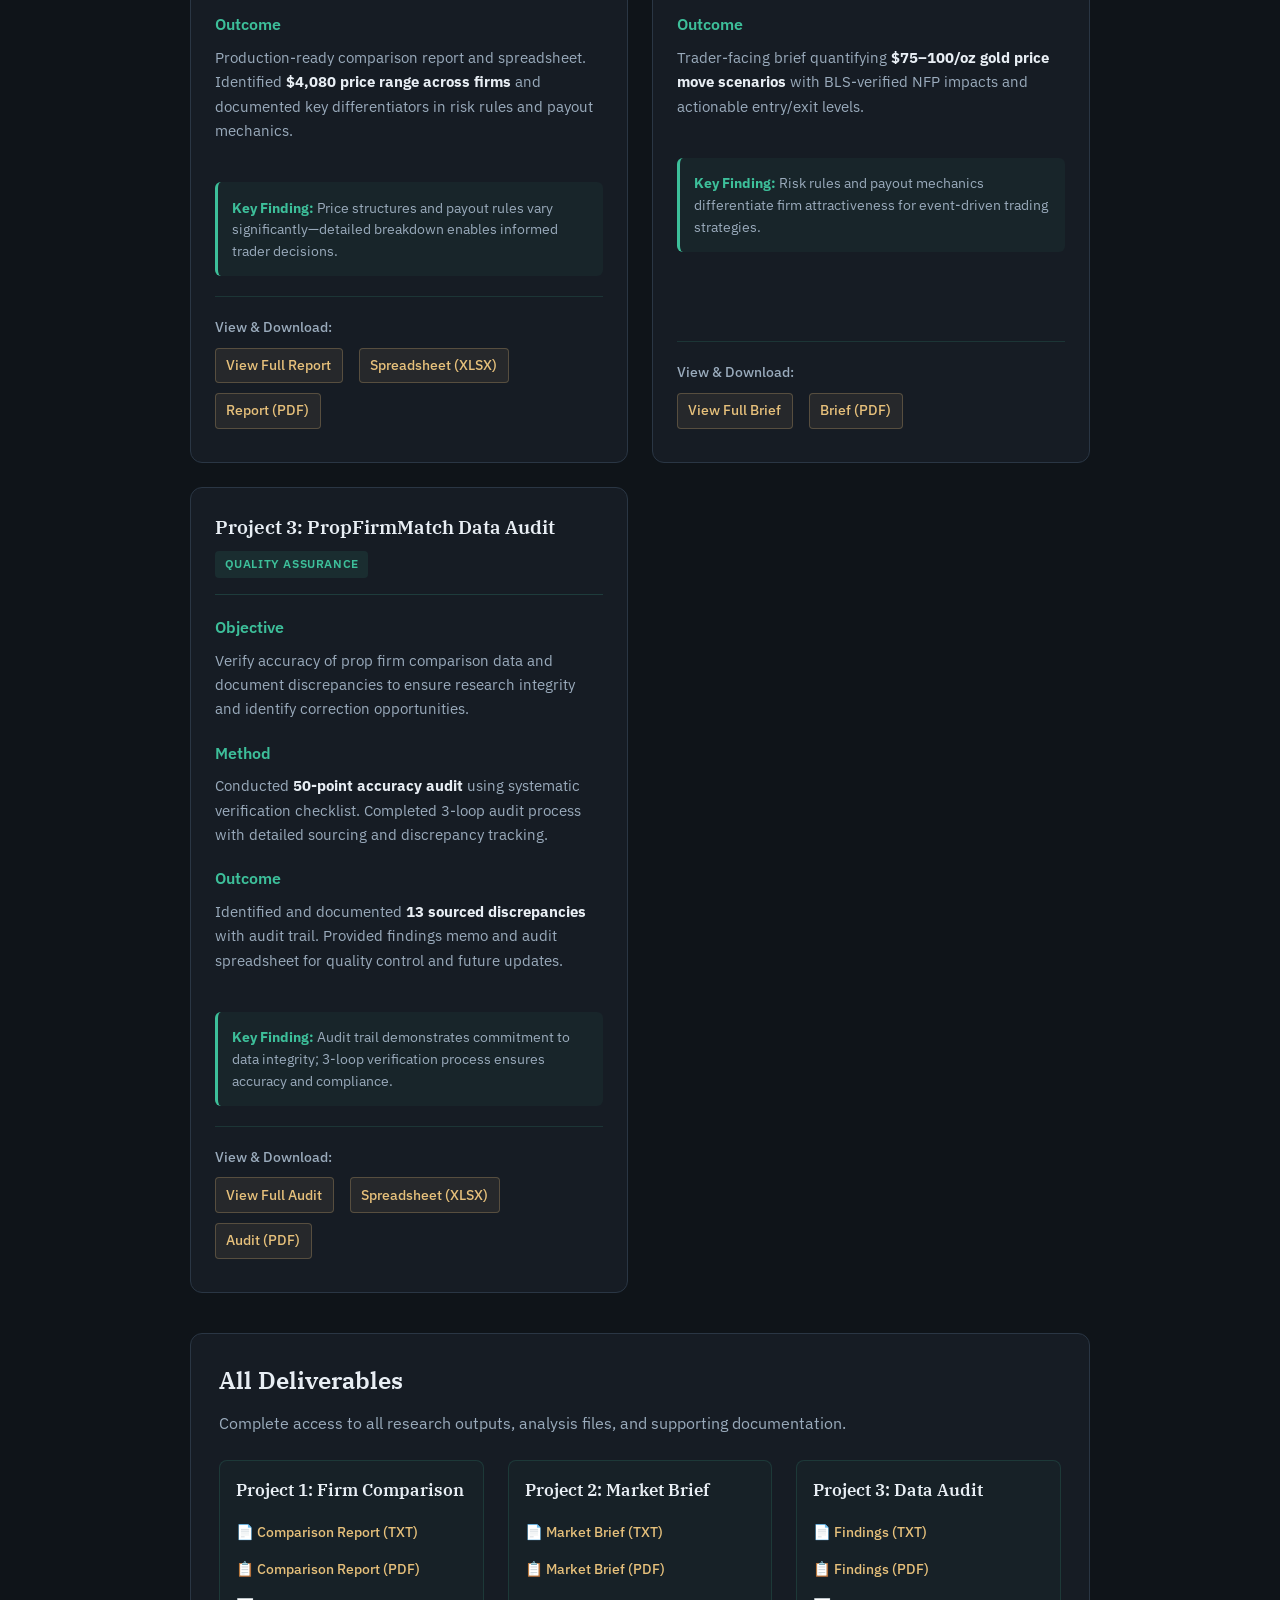
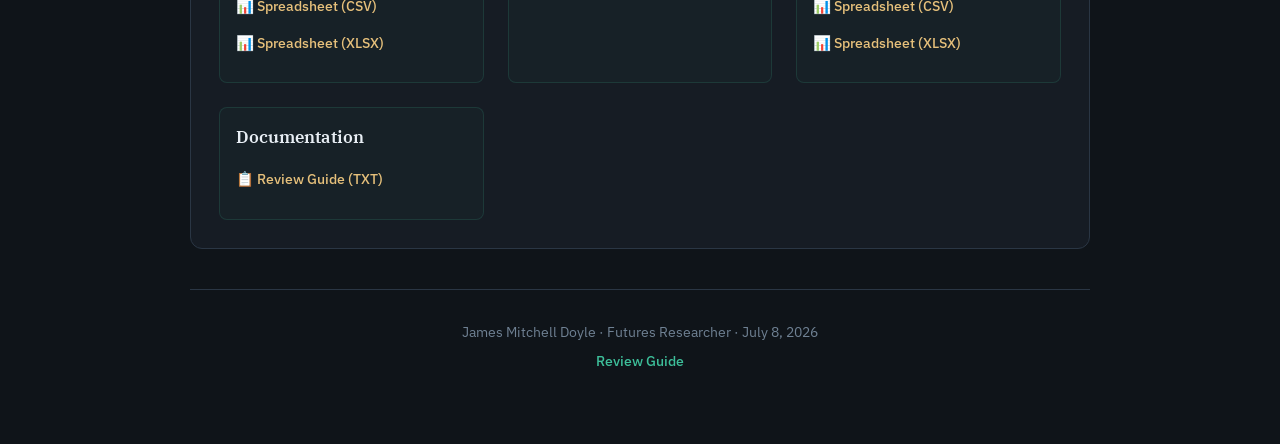
==== commit ad57e416: "Clean index.html: update education/location and remove deleted resume/cover-letter links Updated doc" ====
--- a/index.html
+++ b/index.html
@@ -1,4 +1,4 @@
-﻿<!DOCTYPE html>
+<!DOCTYPE html>
 <html lang="en">
 <head>
   <meta charset="UTF-8" />
@@ -18,20 +18,14 @@
       <p class="lede">Comprehensive futures market analysis, prop firm comparison, and data-driven due diligence. Three production-ready deliverables demonstrating research depth, analytical rigor, and trader-ready execution.</p>
       <p class="meta">Weston, WI · Remote · CET overlap available<br />
         <a href="mailto:james.doyle6@snhu.edu">james.doyle6@snhu.edu</a> · 608-417-0678<br />
-        U.S. Army Veteran (MOS 62B-1P) · SNHU B.S. Computer Science and Data Management</p>
-      <div class="cta-row">
-        <a class="btn primary" href="James-M-Doyle-Resume-Futures-Researcher.txt">Resume (TXT)</a>
-        <a class="btn primary" href="James-M-Doyle-Resume-Futures-Researcher.pdf">Resume (PDF)</a>
-        <a class="btn" href="Cover-Letter-Futures-Researcher.txt">Cover Letter (TXT)</a>
-        <a class="btn" href="Cover-Letter-Futures-Researcher.pdf">Cover Letter (PDF)</a>
-      </div>
+        Weston, WI · SNHU B.S. Information Technologies (Data Analytics, Expected 2029, GPA 3.61)</p>
     </header>
 
     <!-- START-HERE SUMMARY CARD -->
     <section class="summary-card">
       <h2>Quick Overview</h2>
       <p class="summary-intro">Three production-ready projects demonstrating research methodology, analytical capability, and trader-ready execution:</p>
-      
+
       <div class="achievements">
         <div class="achievement">
           <strong>Six-Firm Comparison</strong>
@@ -82,7 +76,7 @@
           <h3>Project 1: Six-Firm Comparison</h3>
           <span class="project-tag">Research & Methodology</span>
         </div>
-        
+
         <div class="project-section">
           <h4>Objective</h4>
           <p>Compare 6 major U.S. futures prop firms across comprehensive decision criteria to create a reference framework for trader evaluation.</p>
@@ -116,7 +110,7 @@
           <h3>Project 2: Futures Market Brief</h3>
           <span class="project-tag">Trader-Ready Analysis</span>
         </div>
-        
+
         <div class="project-section">
           <h4>Objective</h4>
           <p>Provide BLS-verified market analysis for June 2026 NFP and gold event with actionable trading levels for futures traders.</p>
@@ -149,7 +143,7 @@
           <h3>Project 3: PropFirmMatch Data Audit</h3>
           <span class="project-tag">Quality Assurance</span>
         </div>
-        
+
         <div class="project-section">
           <h4>Objective</h4>
           <p>Verify accuracy of prop firm comparison data and document discrepancies to ensure research integrity and identify correction opportunities.</p>
@@ -213,12 +207,8 @@
         </div>
 
         <div class="download-group">
-          <h3>Professional Documents</h3>
-          <ul class="download-list">
-            <li><a href="James-M-Doyle-Resume-Futures-Researcher.txt">📄 Resume (TXT)</a></li>
-            <li><a href="James-M-Doyle-Resume-Futures-Researcher.pdf">📋 Resume (PDF)</a></li>
-            <li><a href="Cover-Letter-Futures-Researcher.txt">📄 Cover Letter (TXT)</a></li>
-            <li><a href="Cover-Letter-Futures-Researcher.pdf">📋 Cover Letter (PDF)</a></li>
+          <h3>Documentation</h3>
+          <ul class="download-list">
             <li><a href="README.txt">📋 Review Guide (TXT)</a></li>
           </ul>
         </div>
@@ -227,9 +217,8 @@
 
     <footer>
       <p>James Mitchell Doyle · Futures Researcher · July 8, 2026</p>
-      <p><a href="README.txt">Review Guide</a> · <a href="00-COVER-LETTER-PASTE-TEXT.txt">Cover Letter (Paste Format)</a></p>
+      <p><a href="README.txt">Review Guide</a></p>
     </footer>
   </div>
 </body>
 </html>
-
